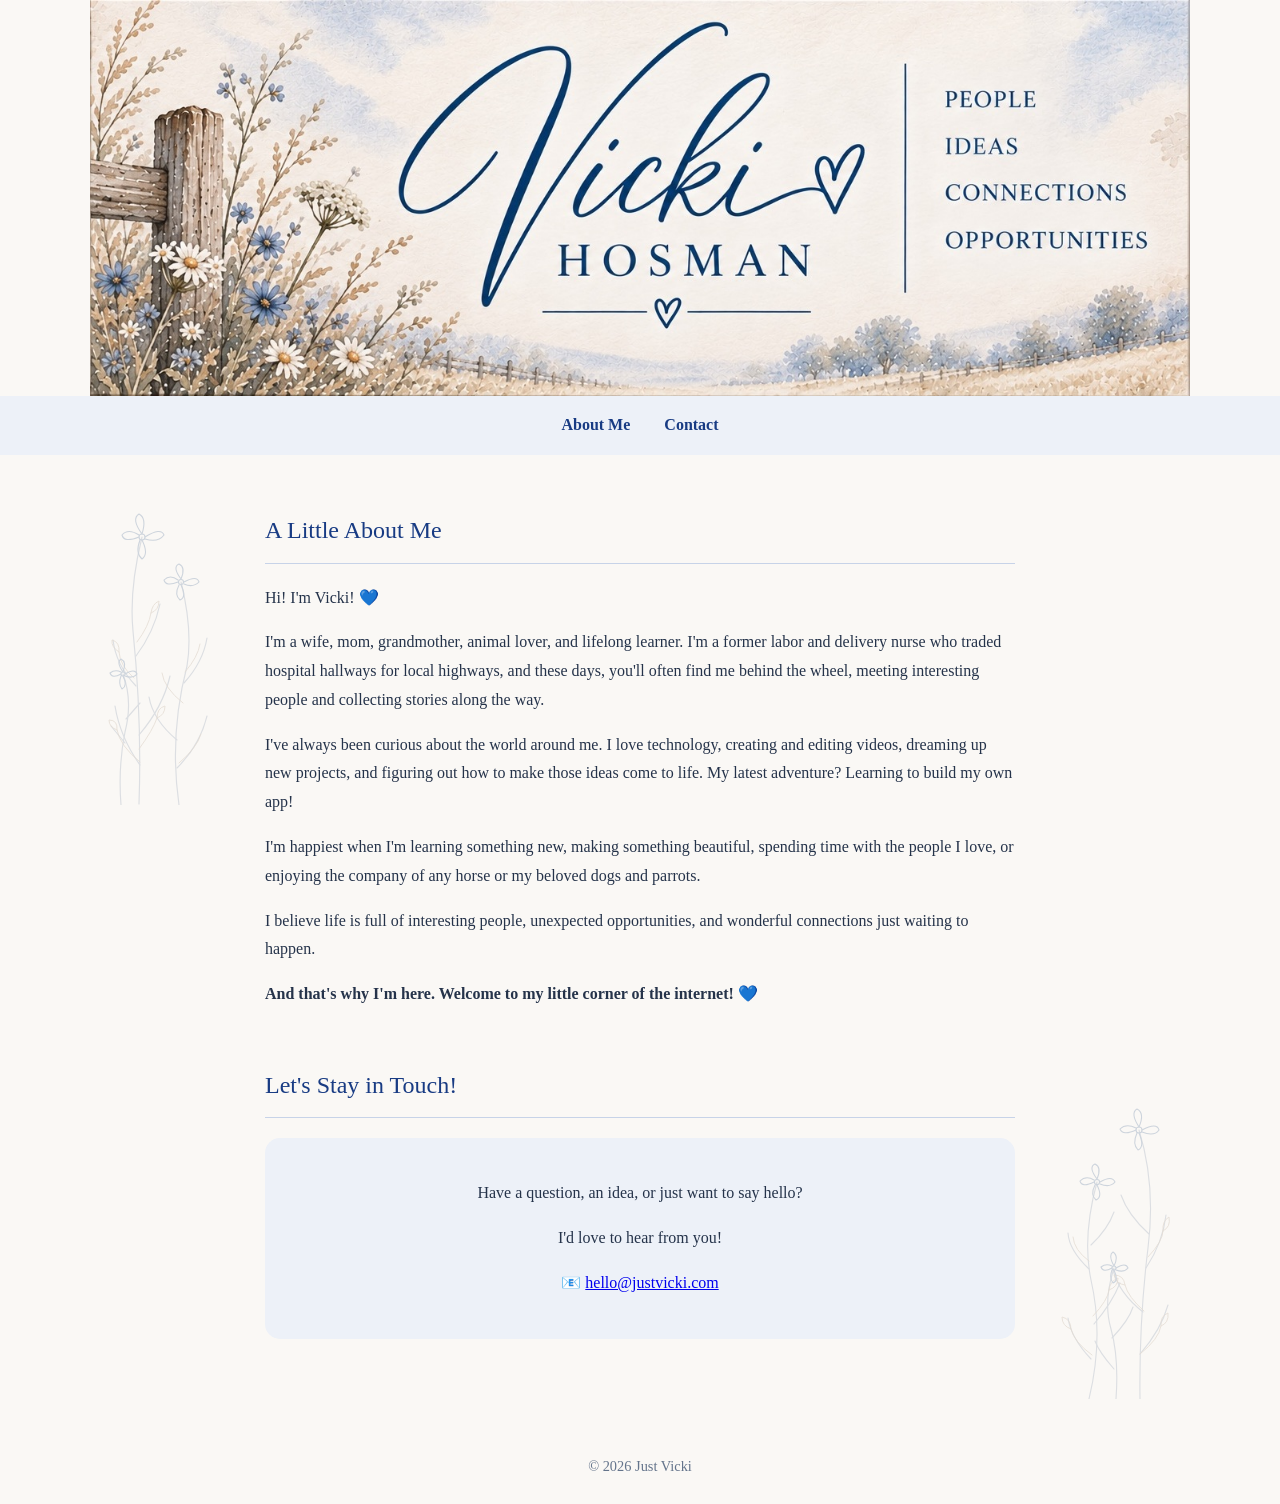
==== index.html @ b541dff3 "Update pet description in index.html" ====
<!DOCTYPE html>
<html lang="en">
<head>
  <meta charset="UTF-8">
  <meta name="viewport" content="width=device-width, initial-scale=1.0">
  <title>Just Vicki | Welcome!</title>
<style>
  /* Delicate botanical decorations */

main {
  position: relative;
  isolation: isolate;
}

main::before,
main::after {
  content: "";
  position: absolute;
  width: 115px;
  height: 310px;
  background-repeat: no-repeat;
  background-position: center;
  background-size: contain;
  opacity: 0.32;
  pointer-events: none;
  z-index: -1;
}

main::before {
  top: 40px;
  left: -135px;
  background-image: url("wildflowers-left.svg");
}

main::after {
  bottom: 30px;
  right: -135px;
  background-image: url("wildflowers-right.svg");
}

@media (max-width: 1100px) {
  main::before,
  main::after {
    width: 75px;
    opacity: 0.2;
  }

  main::before {
    left: -75px;
  }

  main::after {
    right: -75px;
  }
}  
    * {
      box-sizing: border-box;
    }

    body {
      margin: 0;
      font-family: Georgia, serif;
      color: #25334a;
      background: #faf8f5;
      line-height: 1.8;
    }

    header {
      background: #183b83;
      color: white;
      text-align: center;
      padding: 65px 20px;
    }

    header h1 {
      font-size: 3rem;
      font-weight: normal;
      margin: 0;
    }

    header p {
      font-style: italic;
      margin: 12px 0 0;
    }

    nav {
      text-align: center;
      padding: 15px;
      background: #edf1f8;
    }

    nav a {
      color: #183b83;
      margin: 0 15px;
      text-decoration: none;
      font-weight: bold;
    }

    main {
      max-width: 800px;
      margin: auto;
      padding: 35px 25px;
    }

    section {
      margin-bottom: 55px;
    }

    h2 {
      color: #183b83;
      font-weight: normal;
      border-bottom: 1px solid #c7d3e8;
      padding-bottom: 10px;
    }

    .contact {
      background: #edf1f8;
      border-radius: 15px;
      padding: 25px;
      text-align: center;
    }

    footer {
      text-align: center;
      padding: 25px;
      color: #64748b;
      font-size: 0.9rem;
    }
.artistic-header {
  background: #faf8f5;
  padding: 0;
  text-align: center;
}

.website-banner {
  display: block;
  width: 100%;
  max-width: 1100px;
  height: auto;
  margin: 0 auto;
}    
  </style>
</head>

<body>

  <header class="artistic-header">
  <img
    src="justvicki-banner.jpg"
    alt="Vicki Hosman - Artistic Elegance"
    class="website-banner"
  >
</header>

  <nav>
    <a href="#about">About Me</a>
    <a href="#contact">Contact</a>
  </nav>

  <main>

    <section id="about">
      <h2>A Little About Me</h2>

      <p>Hi! I'm Vicki! 💙</p>

      <p>
        I'm a wife, mom, grandmother, animal lover,
        and lifelong learner. I'm a former labor and
        delivery nurse who traded hospital hallways
        for local highways, and these days, you'll
        often find me behind the wheel, meeting
        interesting people and collecting stories
        along the way.
      </p>

      <p>
        I've always been curious about the world
        around me. I love technology, creating and
        editing videos, dreaming up new projects,
        and figuring out how to make those ideas
        come to life. My latest adventure?
        Learning to build my own app!
      </p>

      <p>
        I'm happiest when I'm learning something
        new, making something beautiful, spending
        time with the people I love, or enjoying
        the company of any horse or my beloved dogs and parrots.
      </p>

      <p>
        I believe life is full of interesting
        people, unexpected opportunities, and
        wonderful connections just waiting to happen.
      </p>

      <p>
        <strong>
          And that's why I'm here. Welcome to my
          little corner of the internet! 💙
        </strong>
      </p>
    </section>

    <section id="contact">
      <h2>Let's Stay in Touch!</h2>

      <div class="contact">
        <p>
          Have a question, an idea, or just want
          to say hello?
        </p>

        <p>I'd love to hear from you!</p>

        <p>
  📧 <a href="mailto:hello@justvicki.com">
    hello@justvicki.com
  </a>
</p>
      </div>
    </section>

  </main>

  <footer>
    © 2026 Just Vicki
  </footer>

</body>
</html>
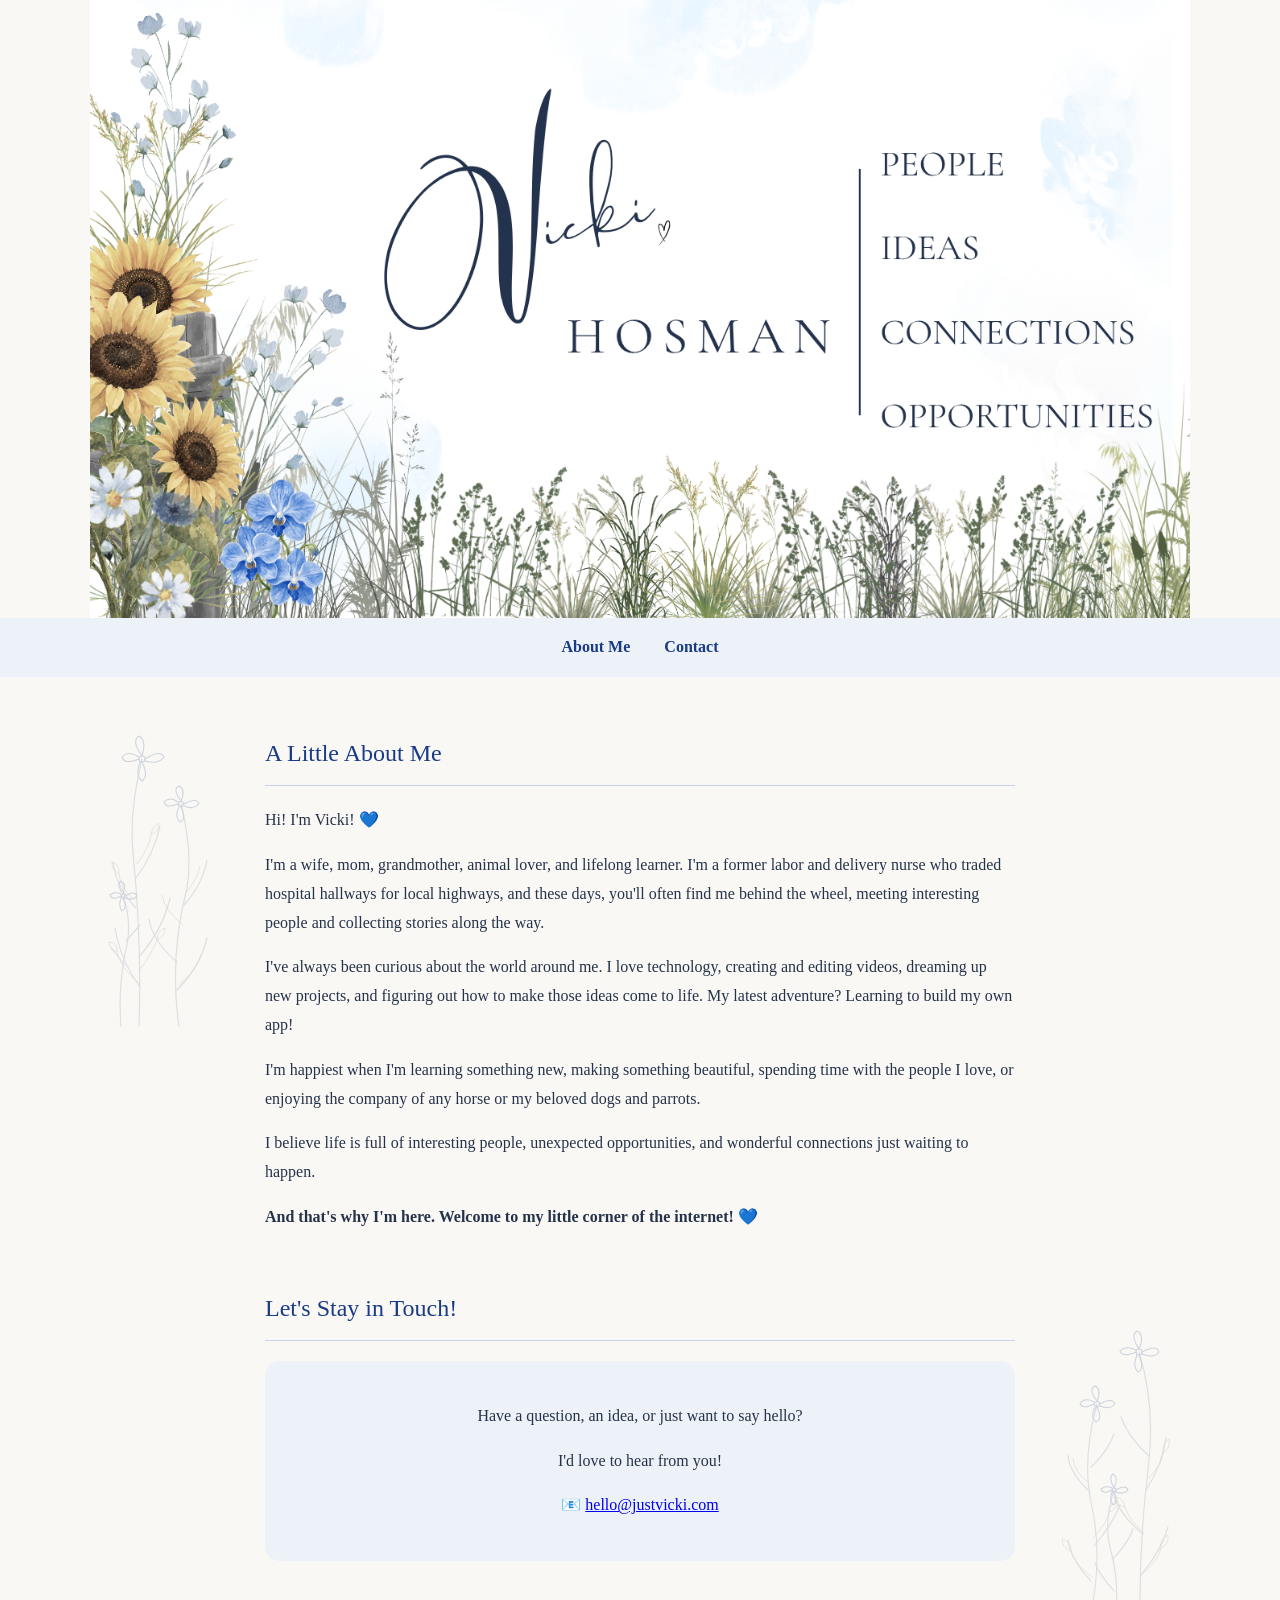
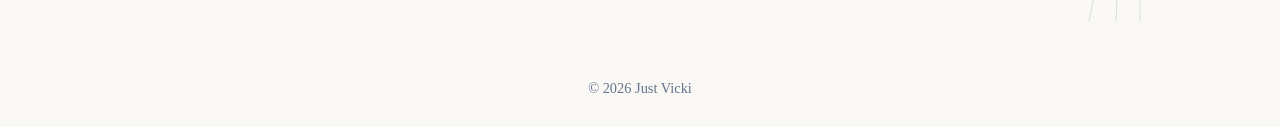
==== commit 777c666a: "Update banner image source in index.html" ====
--- a/index.html
+++ b/index.html
@@ -146,7 +146,7 @@
 
   <header class="artistic-header">
   <img
-    src="justvicki-banner.jpg"
+src="JustVicki.com.png"  
     alt="Vicki Hosman - Artistic Elegance"
     class="website-banner"
   >
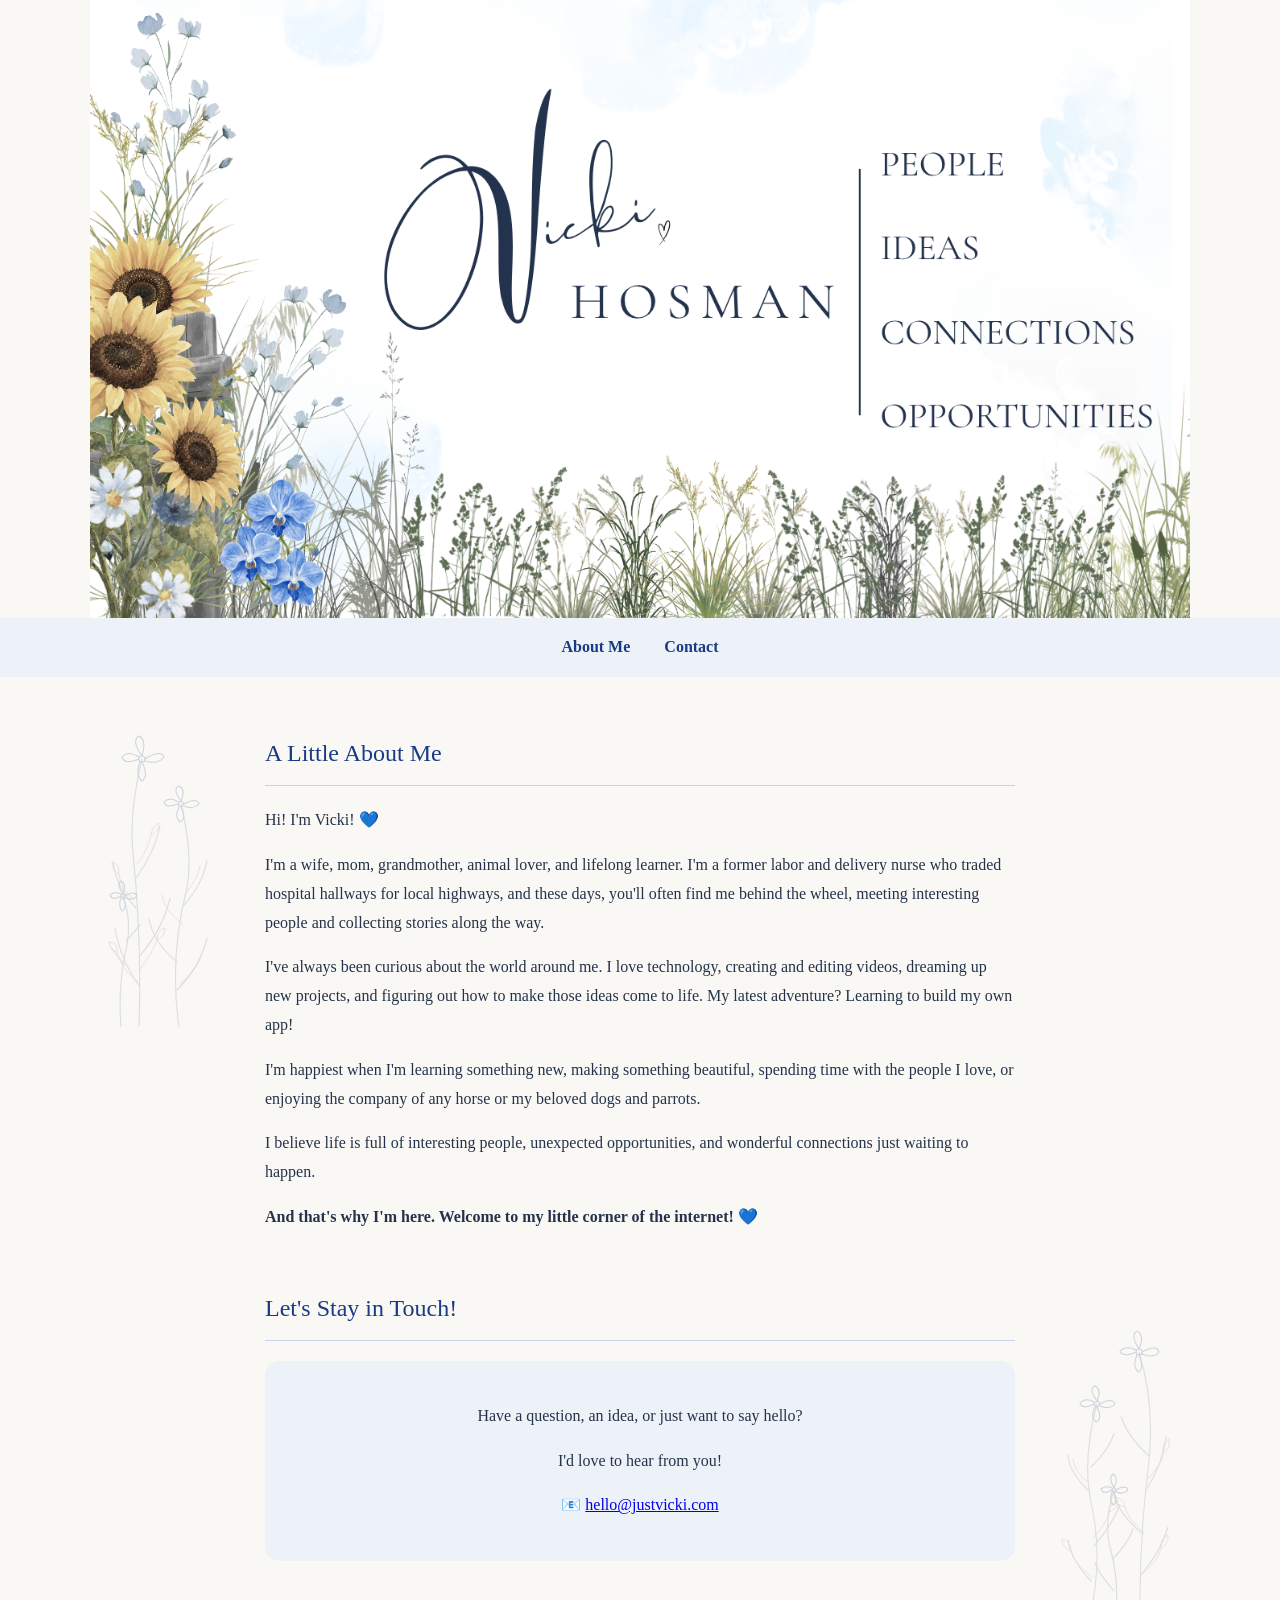
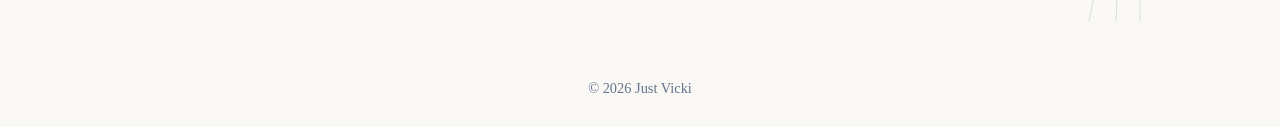
==== commit 938321b9: "Update header image source in index.html" ====
--- a/index.html
+++ b/index.html
@@ -146,7 +146,7 @@
 
   <header class="artistic-header">
   <img
-src="JustVicki.com.png"  
+src="JustVicki-Header-v2.png"  
     alt="Vicki Hosman - Artistic Elegance"
     class="website-banner"
   >
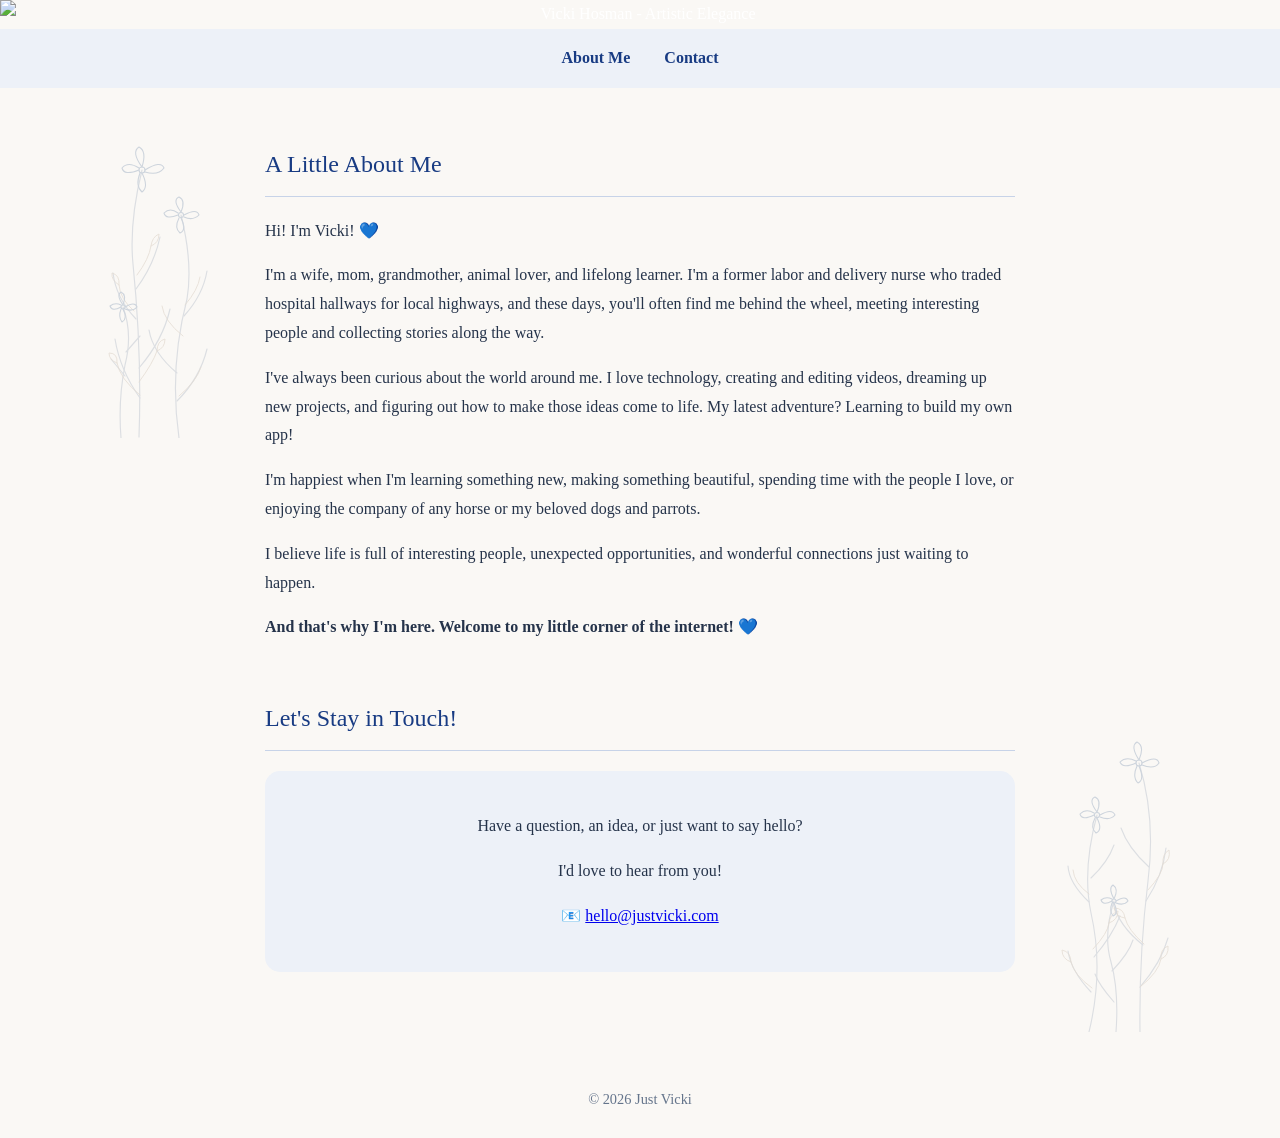
==== commit e6ade852: "Remove max-width restriction for website banner" ====
--- a/index.html
+++ b/index.html
@@ -135,7 +135,7 @@
 .website-banner {
   display: block;
   width: 100%;
-  max-width: 1100px;
+  max-width: none
   height: auto;
   margin: 0 auto;
 }    
@@ -146,7 +146,7 @@
 
   <header class="artistic-header">
   <img
-src="JustVicki-Header-v2.png"  
+src="JustVicki website header wide (1600 x 600 px)"  
     alt="Vicki Hosman - Artistic Elegance"
     class="website-banner"
   >
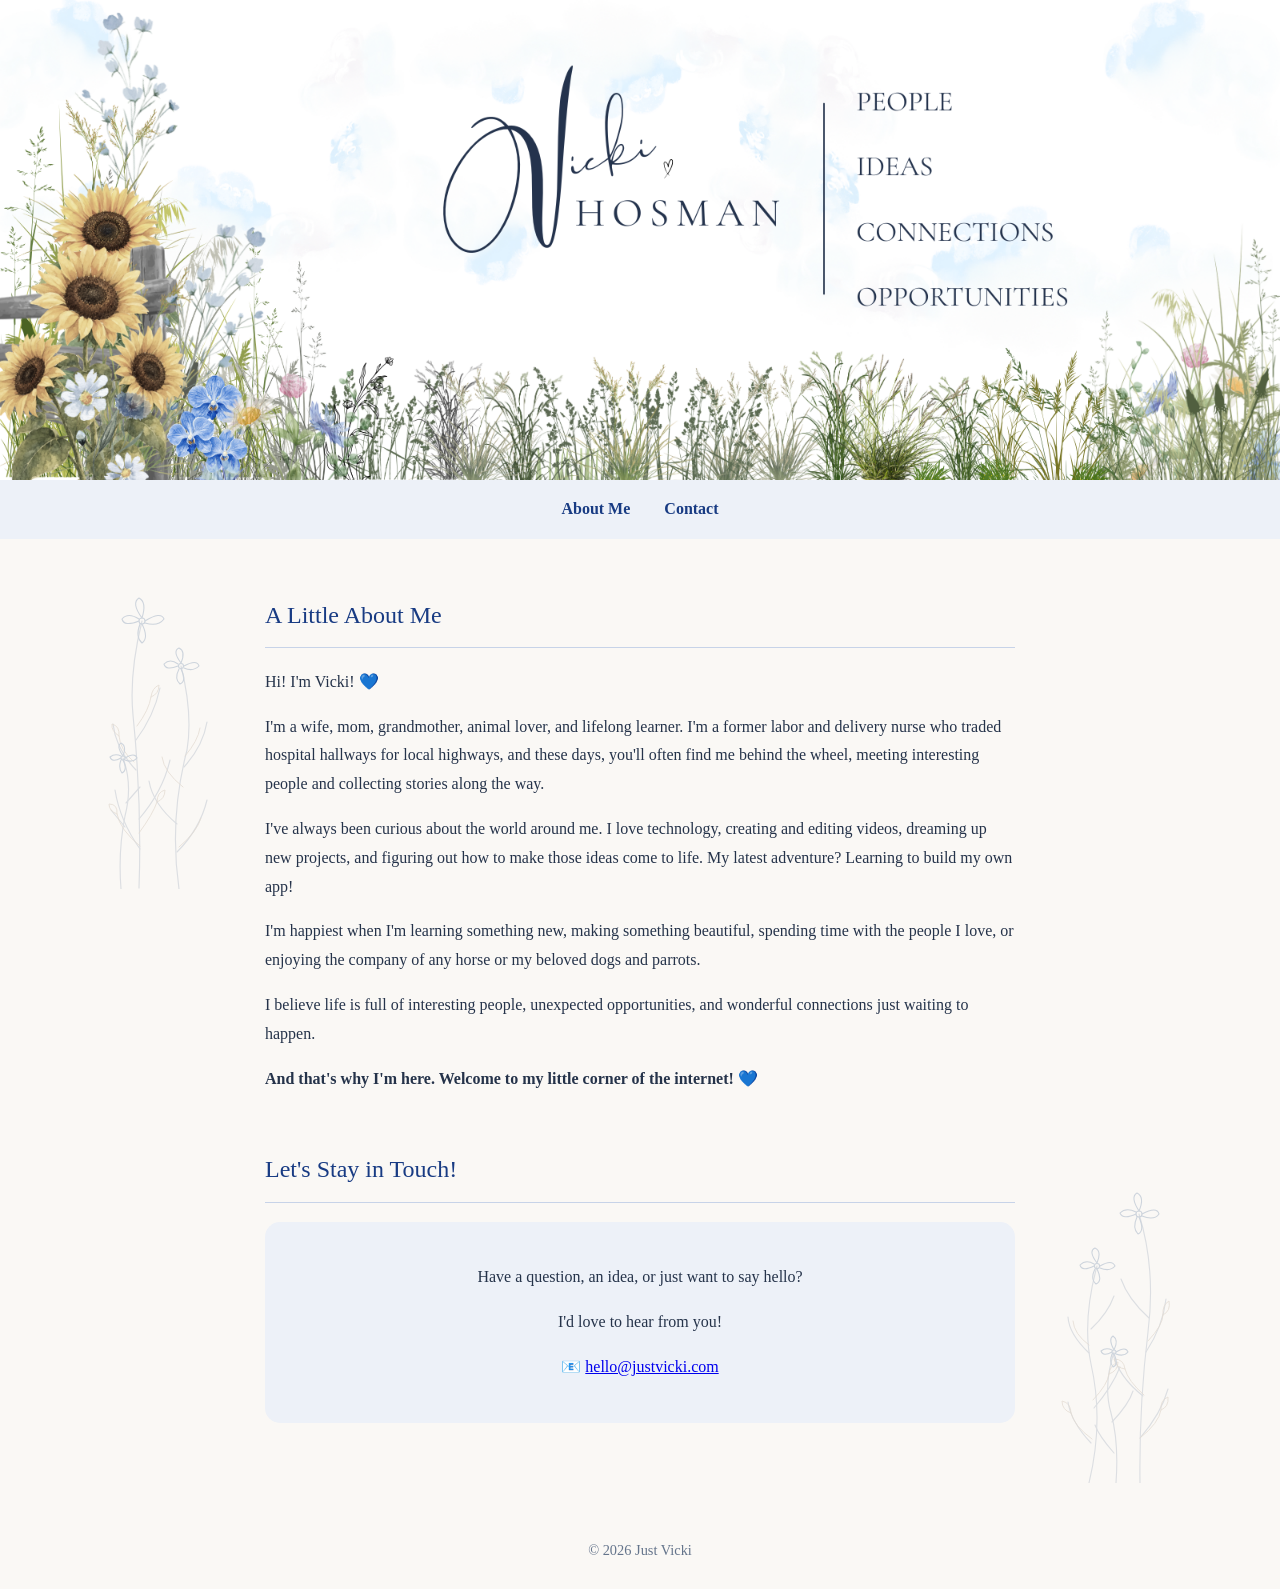
==== commit 14a84317: "Fix image source path in index.html" ====
--- a/index.html
+++ b/index.html
@@ -146,7 +146,7 @@
 
   <header class="artistic-header">
   <img
-src="JustVicki website header wide (1600 x 600 px)"  
+src="JustVicki website header wide (1600 x 600 px).png"  
     alt="Vicki Hosman - Artistic Elegance"
     class="website-banner"
   >
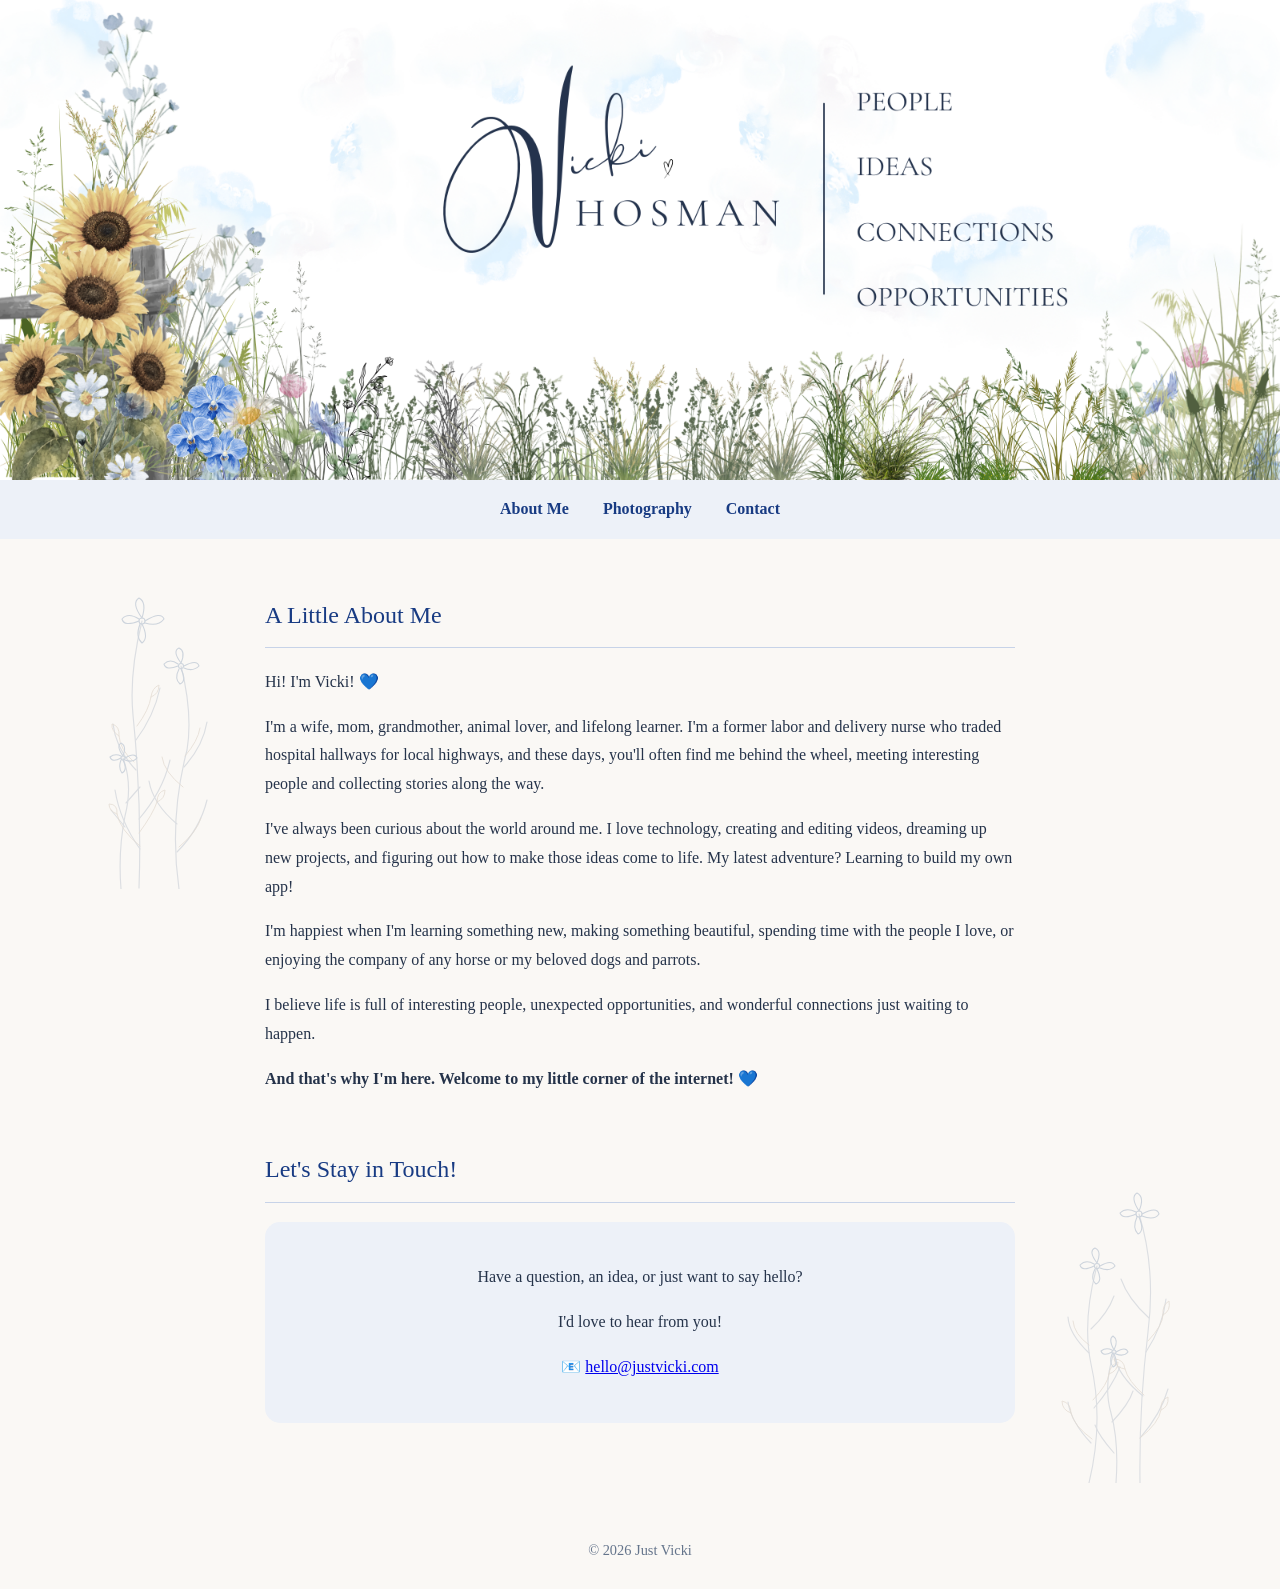
==== commit e62ba65b: "Update index.html" ====
--- a/index.html
+++ b/index.html
@@ -153,9 +153,10 @@
 </header>
 
   <nav>
-    <a href="#about">About Me</a>
-    <a href="#contact">Contact</a>
-  </nav>
+  <a href="#about">About Me</a>
+  <a href="photography.html">Photography</a>
+  <a href="#contact">Contact</a>
+</nav>
 
   <main>
 
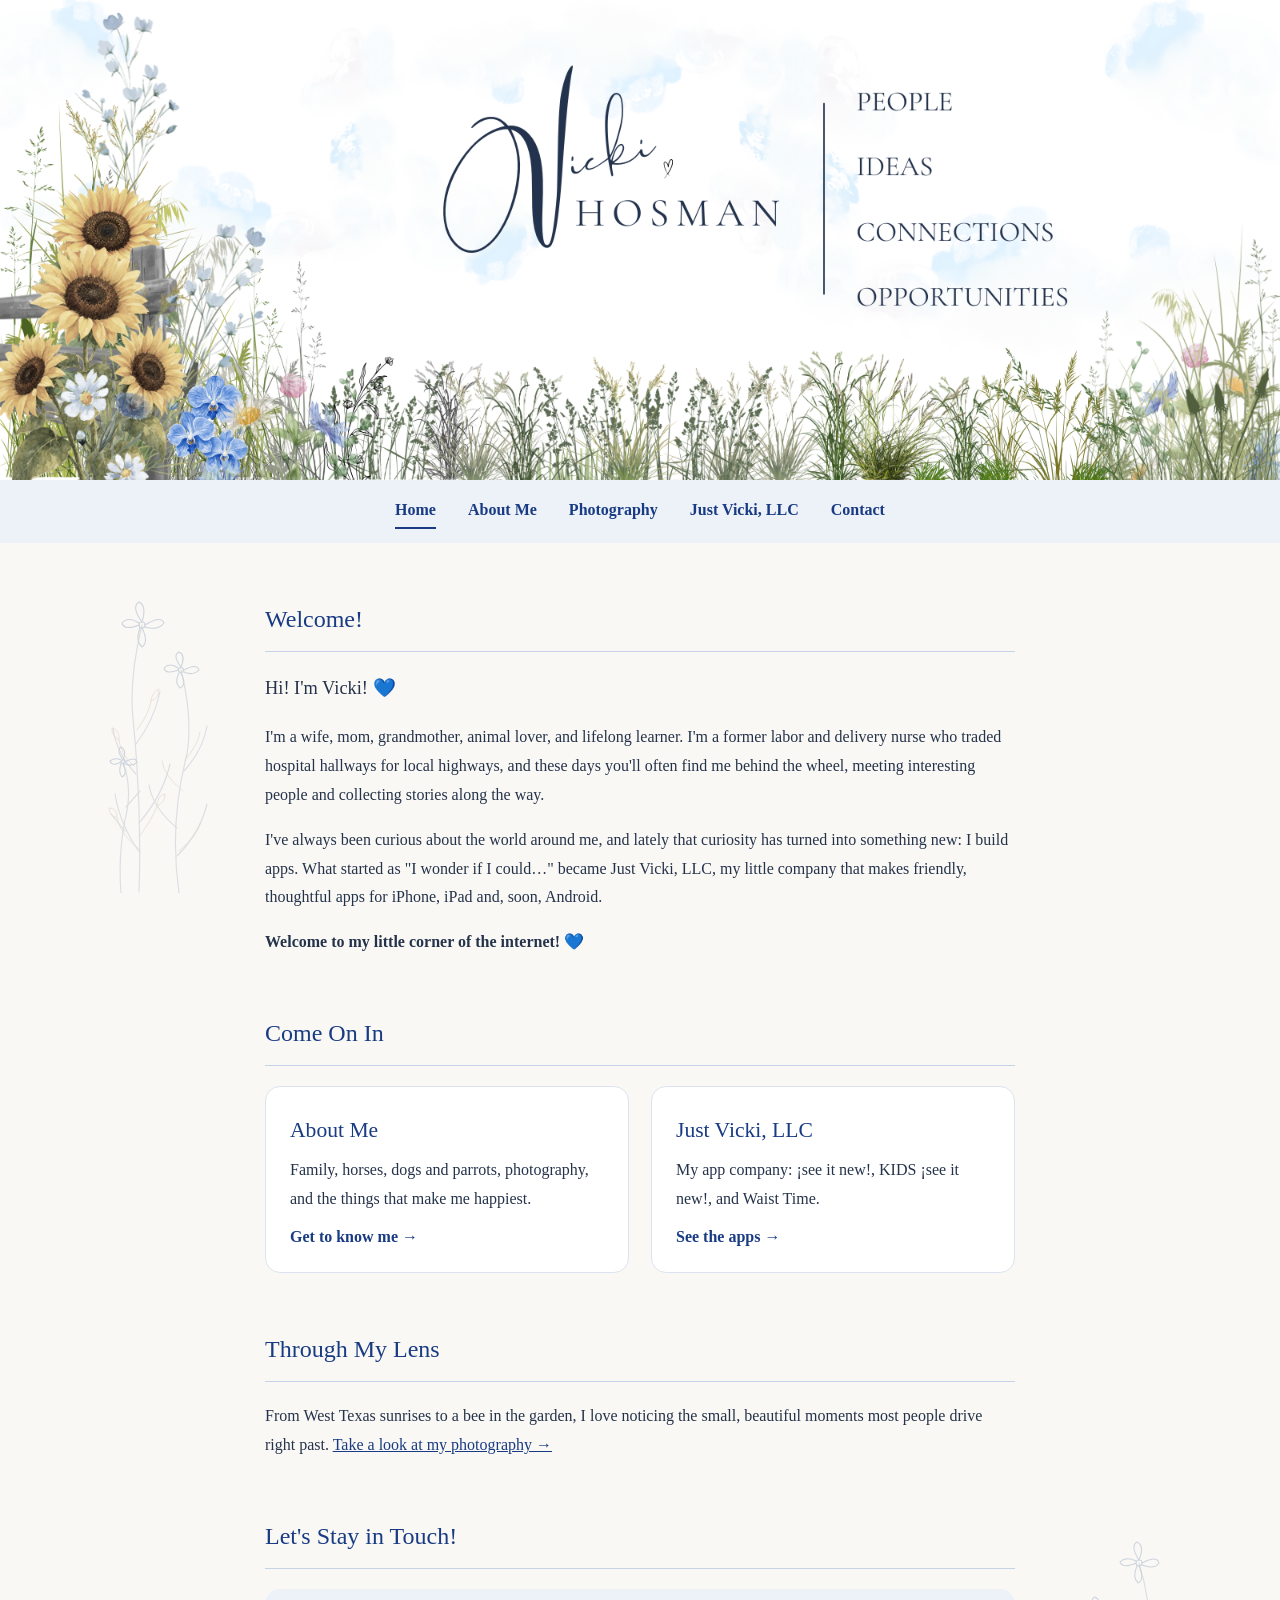
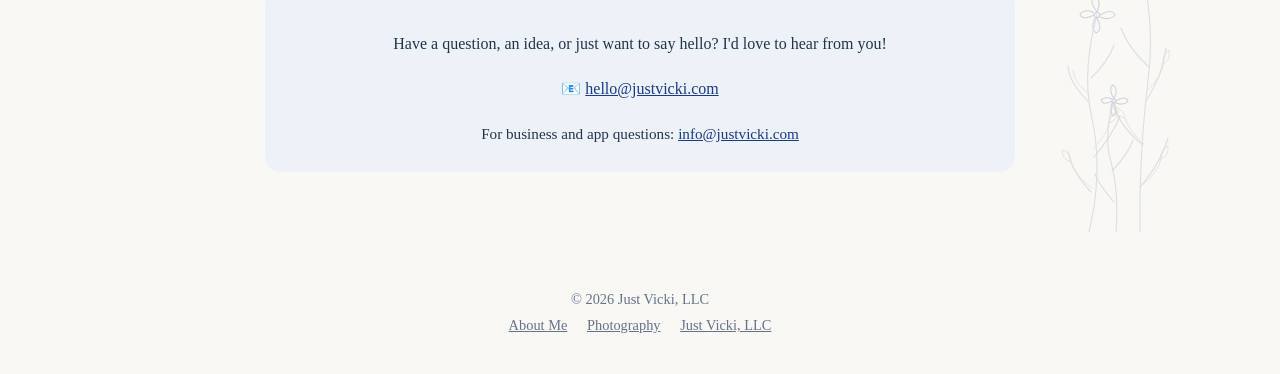
==== commit e21a9e08: "Add combined home page, About Me page, and Just Vicki, LLC business page Home now blends personal an" ====
--- a/index.html
+++ b/index.html
@@ -4,204 +4,76 @@
   <meta charset="UTF-8">
   <meta name="viewport" content="width=device-width, initial-scale=1.0">
   <title>Just Vicki | Welcome!</title>
-<style>
-  /* Delicate botanical decorations */
-
-main {
-  position: relative;
-  isolation: isolate;
-}
-
-main::before,
-main::after {
-  content: "";
-  position: absolute;
-  width: 115px;
-  height: 310px;
-  background-repeat: no-repeat;
-  background-position: center;
-  background-size: contain;
-  opacity: 0.32;
-  pointer-events: none;
-  z-index: -1;
-}
-
-main::before {
-  top: 40px;
-  left: -135px;
-  background-image: url("wildflowers-left.svg");
-}
-
-main::after {
-  bottom: 30px;
-  right: -135px;
-  background-image: url("wildflowers-right.svg");
-}
-
-@media (max-width: 1100px) {
-  main::before,
-  main::after {
-    width: 75px;
-    opacity: 0.2;
-  }
-
-  main::before {
-    left: -75px;
-  }
-
-  main::after {
-    right: -75px;
-  }
-}  
-    * {
-      box-sizing: border-box;
-    }
-
-    body {
-      margin: 0;
-      font-family: Georgia, serif;
-      color: #25334a;
-      background: #faf8f5;
-      line-height: 1.8;
-    }
-
-    header {
-      background: #183b83;
-      color: white;
-      text-align: center;
-      padding: 65px 20px;
-    }
-
-    header h1 {
-      font-size: 3rem;
-      font-weight: normal;
-      margin: 0;
-    }
-
-    header p {
-      font-style: italic;
-      margin: 12px 0 0;
-    }
-
-    nav {
-      text-align: center;
-      padding: 15px;
-      background: #edf1f8;
-    }
-
-    nav a {
-      color: #183b83;
-      margin: 0 15px;
-      text-decoration: none;
-      font-weight: bold;
-    }
-
-    main {
-      max-width: 800px;
-      margin: auto;
-      padding: 35px 25px;
-    }
-
-    section {
-      margin-bottom: 55px;
-    }
-
-    h2 {
-      color: #183b83;
-      font-weight: normal;
-      border-bottom: 1px solid #c7d3e8;
-      padding-bottom: 10px;
-    }
-
-    .contact {
-      background: #edf1f8;
-      border-radius: 15px;
-      padding: 25px;
-      text-align: center;
-    }
-
-    footer {
-      text-align: center;
-      padding: 25px;
-      color: #64748b;
-      font-size: 0.9rem;
-    }
-.artistic-header {
-  background: #faf8f5;
-  padding: 0;
-  text-align: center;
-}
-
-.website-banner {
-  display: block;
-  width: 100%;
-  max-width: none
-  height: auto;
-  margin: 0 auto;
-}    
-  </style>
+  <meta name="description" content="Vicki Hosman: people, ideas, connections and opportunities. Home of Just Vicki, LLC, maker of the ¡see it new! photography apps and Waist Time.">
+  <link rel="stylesheet" href="style.css">
 </head>
 
 <body>
 
   <header class="artistic-header">
-  <img
-src="JustVicki website header wide (1600 x 600 px).png"  
-    alt="Vicki Hosman - Artistic Elegance"
-    class="website-banner"
-  >
-</header>
+    <img src="JustVicki website header wide (1600 x 600 px).png"
+         alt="Vicki Hosman: people, ideas, connections, opportunities"
+         class="website-banner">
+  </header>
 
   <nav>
-  <a href="#about">About Me</a>
-  <a href="photography.html">Photography</a>
-  <a href="#contact">Contact</a>
-</nav>
+    <a href="index.html" aria-current="page">Home</a>
+    <a href="about.html">About Me</a>
+    <a href="photography/">Photography</a>
+    <a href="business.html">Just Vicki, LLC</a>
+    <a href="#contact">Contact</a>
+  </nav>
 
   <main>
 
-    <section id="about">
-      <h2>A Little About Me</h2>
+    <section id="welcome">
+      <h2>Welcome!</h2>
 
-      <p>Hi! I'm Vicki! 💙</p>
+      <p class="lead">Hi! I'm Vicki! 💙</p>
 
       <p>
-        I'm a wife, mom, grandmother, animal lover,
-        and lifelong learner. I'm a former labor and
-        delivery nurse who traded hospital hallways
-        for local highways, and these days, you'll
-        often find me behind the wheel, meeting
-        interesting people and collecting stories
-        along the way.
+        I'm a wife, mom, grandmother, animal lover, and lifelong learner.
+        I'm a former labor and delivery nurse who traded hospital hallways
+        for local highways, and these days you'll often find me behind the
+        wheel, meeting interesting people and collecting stories along the way.
       </p>
 
       <p>
-        I've always been curious about the world
-        around me. I love technology, creating and
-        editing videos, dreaming up new projects,
-        and figuring out how to make those ideas
-        come to life. My latest adventure?
-        Learning to build my own app!
+        I've always been curious about the world around me, and lately that
+        curiosity has turned into something new: I build apps. What started
+        as "I wonder if I could…" became Just Vicki, LLC, my little company
+        that makes friendly, thoughtful apps for iPhone, iPad and, soon, Android.
       </p>
 
       <p>
-        I'm happiest when I'm learning something
-        new, making something beautiful, spending
-        time with the people I love, or enjoying
-        the company of any horse or my beloved dogs and parrots.
+        <strong>Welcome to my little corner of the internet! 💙</strong>
       </p>
+    </section>
 
+    <section id="explore">
+      <h2>Come On In</h2>
+
+      <div class="doors">
+        <a class="door" href="about.html">
+          <h3>About Me</h3>
+          <p>Family, horses, dogs and parrots, photography, and the things that make me happiest.</p>
+          <span class="more">Get to know me →</span>
+        </a>
+
+        <a class="door" href="business.html">
+          <h3>Just Vicki, LLC</h3>
+          <p>My app company: ¡see it new!, KIDS ¡see it new!, and Waist Time.</p>
+          <span class="more">See the apps →</span>
+        </a>
+      </div>
+    </section>
+
+    <section id="photography">
+      <h2>Through My Lens</h2>
       <p>
-        I believe life is full of interesting
-        people, unexpected opportunities, and
-        wonderful connections just waiting to happen.
-      </p>
-
-      <p>
-        <strong>
-          And that's why I'm here. Welcome to my
-          little corner of the internet! 💙
-        </strong>
+        From West Texas sunrises to a bee in the garden, I love noticing the
+        small, beautiful moments most people drive right past.
+        <a href="photography/">Take a look at my photography →</a>
       </p>
     </section>
 
@@ -209,25 +81,23 @@
       <h2>Let's Stay in Touch!</h2>
 
       <div class="contact">
-        <p>
-          Have a question, an idea, or just want
-          to say hello?
+        <p>Have a question, an idea, or just want to say hello? I'd love to hear from you!</p>
+        <p>📧 <a href="mailto:hello@justvicki.com">hello@justvicki.com</a></p>
+        <p style="font-size:.95rem;margin-bottom:0">
+          For business and app questions:
+          <a href="mailto:info@justvicki.com">info@justvicki.com</a>
         </p>
-
-        <p>I'd love to hear from you!</p>
-
-        <p>
-  📧 <a href="mailto:hello@justvicki.com">
-    hello@justvicki.com
-  </a>
-</p>
       </div>
     </section>
 
   </main>
 
   <footer>
-    © 2026 Just Vicki
+    © 2026 Just Vicki, LLC
+    <br>
+    <a href="about.html">About Me</a>
+    <a href="photography/">Photography</a>
+    <a href="business.html">Just Vicki, LLC</a>
   </footer>
 
 </body>
--- a/style.css
+++ b/style.css
@@ -0,0 +1,154 @@
+/* Shared styles for JustVicki.com — navy, ivory, wildflowers */
+* { box-sizing: border-box; }
+
+body {
+  margin: 0;
+  font-family: Georgia, serif;
+  color: #25334a;
+  background: #faf8f5;
+  line-height: 1.8;
+}
+
+a { color: #183b83; }
+
+/* Banner */
+.artistic-header { background: #faf8f5; padding: 0; text-align: center; }
+.website-banner { display: block; width: 100%; height: auto; margin: 0 auto; }
+
+/* Page title band, for inner pages */
+.page-title {
+  text-align: center;
+  padding: 45px 20px 10px;
+}
+.page-title h1 {
+  color: #183b83;
+  font-weight: normal;
+  font-size: clamp(2rem, 4vw, 2.8rem);
+  margin: 0;
+  letter-spacing: 1px;
+}
+.page-title p {
+  font-style: italic;
+  color: #5b6b82;
+  margin: 8px 0 0;
+}
+
+/* Navigation */
+nav {
+  text-align: center;
+  padding: 14px 10px;
+  background: #edf1f8;
+}
+nav a {
+  color: #183b83;
+  margin: 0 14px;
+  text-decoration: none;
+  font-weight: bold;
+  white-space: nowrap;
+  display: inline-block;
+  padding: 2px 0;
+}
+nav a:hover { text-decoration: underline; }
+nav a[aria-current="page"] { border-bottom: 2px solid #183b83; }
+
+/* Main column with delicate wildflower decorations */
+main {
+  max-width: 800px;
+  margin: auto;
+  padding: 35px 25px;
+  position: relative;
+  isolation: isolate;
+}
+main::before,
+main::after {
+  content: "";
+  position: absolute;
+  width: 115px;
+  height: 310px;
+  background-repeat: no-repeat;
+  background-position: center;
+  background-size: contain;
+  opacity: 0.32;
+  pointer-events: none;
+  z-index: -1;
+}
+main::before { top: 40px; left: -135px; background-image: url("wildflowers-left.svg"); }
+main::after { bottom: 30px; right: -135px; background-image: url("wildflowers-right.svg"); }
+@media (max-width: 1100px) {
+  main::before, main::after { width: 75px; opacity: 0.2; }
+  main::before { left: -75px; }
+  main::after { right: -75px; }
+}
+@media (max-width: 700px) {
+  main::before, main::after { display: none; }
+}
+html, body { overflow-x: hidden; }
+
+section { margin-bottom: 55px; }
+
+h2 {
+  color: #183b83;
+  font-weight: normal;
+  border-bottom: 1px solid #c7d3e8;
+  padding-bottom: 10px;
+}
+h3 { color: #183b83; font-weight: normal; margin: 0 0 4px; font-size: 1.35rem; }
+
+.lead { font-size: 1.15rem; }
+
+/* Two "doors" on the home page */
+.doors {
+  display: grid;
+  grid-template-columns: 1fr 1fr;
+  gap: 22px;
+}
+.door {
+  display: block;
+  background: #ffffff;
+  border: 1px solid #dbe3f0;
+  border-radius: 15px;
+  padding: 24px 24px 20px;
+  text-decoration: none;
+  color: #25334a;
+  transition: box-shadow .2s ease, transform .2s ease;
+}
+.door:hover { box-shadow: 0 8px 24px rgba(24, 59, 131, .12); transform: translateY(-2px); }
+.door p { margin: 6px 0 10px; }
+.door .more { color: #183b83; font-weight: bold; }
+@media (max-width: 640px) { .doors { grid-template-columns: 1fr; } }
+
+/* App cards on the business page */
+.app {
+  background: #ffffff;
+  border: 1px solid #dbe3f0;
+  border-radius: 15px;
+  padding: 24px;
+  margin-bottom: 22px;
+}
+.app .status {
+  display: inline-block;
+  font-size: .85rem;
+  color: #183b83;
+  background: #edf1f8;
+  border-radius: 20px;
+  padding: 1px 12px;
+  margin-bottom: 8px;
+}
+.app p { margin: 8px 0; }
+.app .links a { margin-right: 18px; white-space: nowrap; }
+
+/* Contact box */
+.contact {
+  background: #edf1f8;
+  border-radius: 15px;
+  padding: 25px;
+  text-align: center;
+}
+
+footer {
+  text-align: center;
+  padding: 25px 20px 35px;
+  color: #64748b;
+  font-size: 0.9rem;
+}
+footer a { color: #64748b; margin: 0 8px; }
